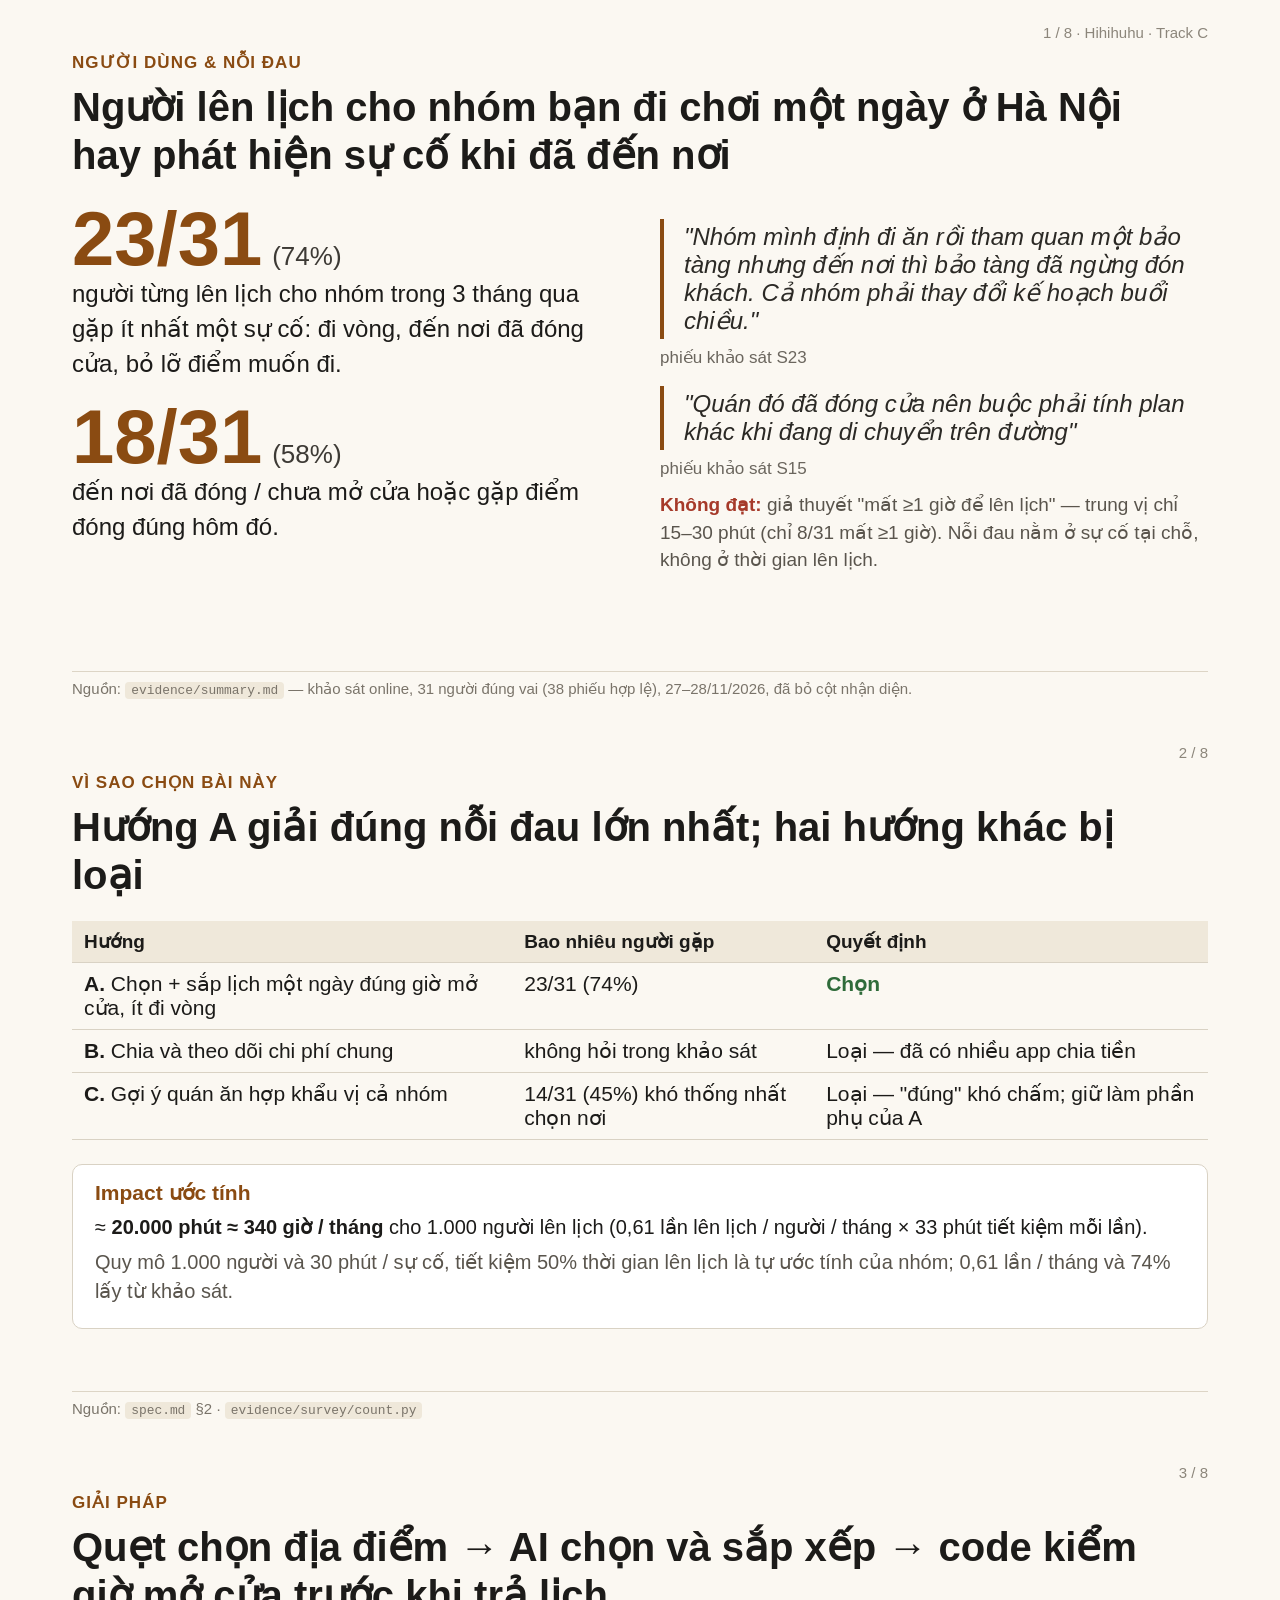
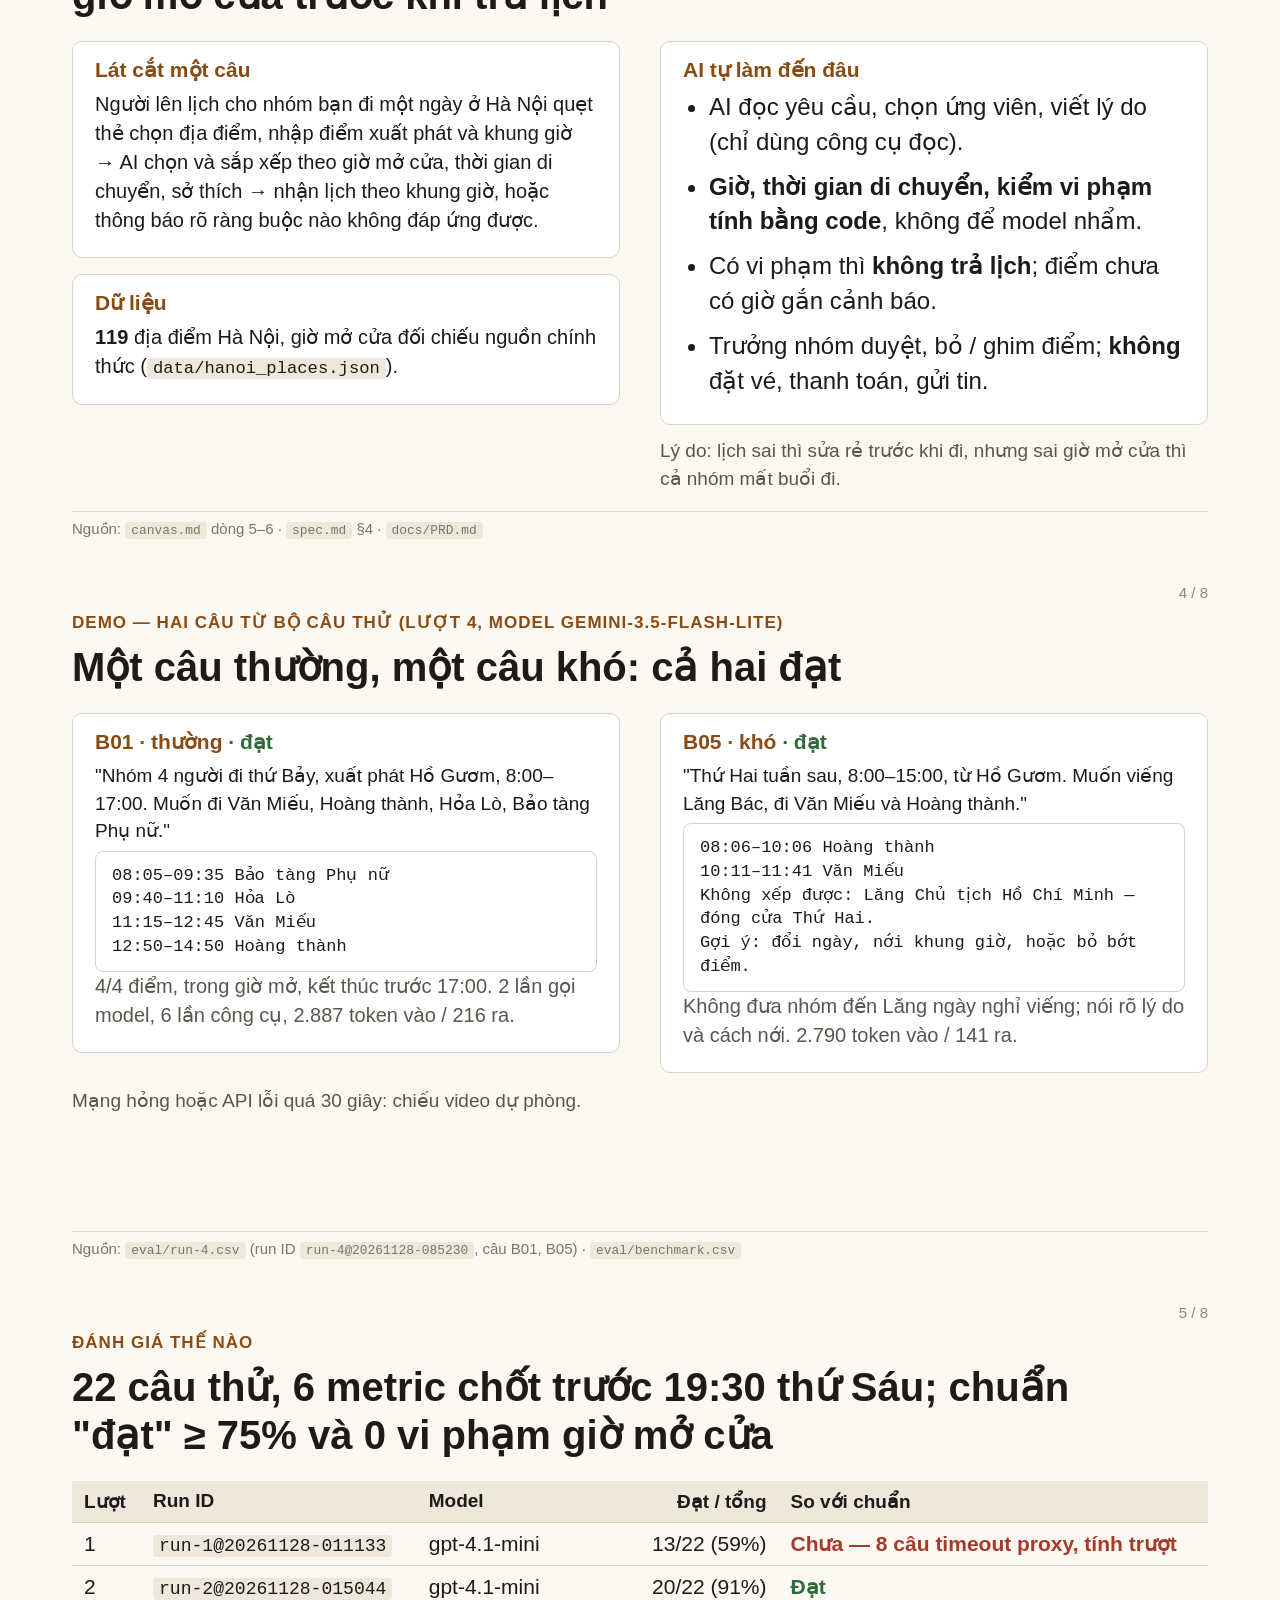
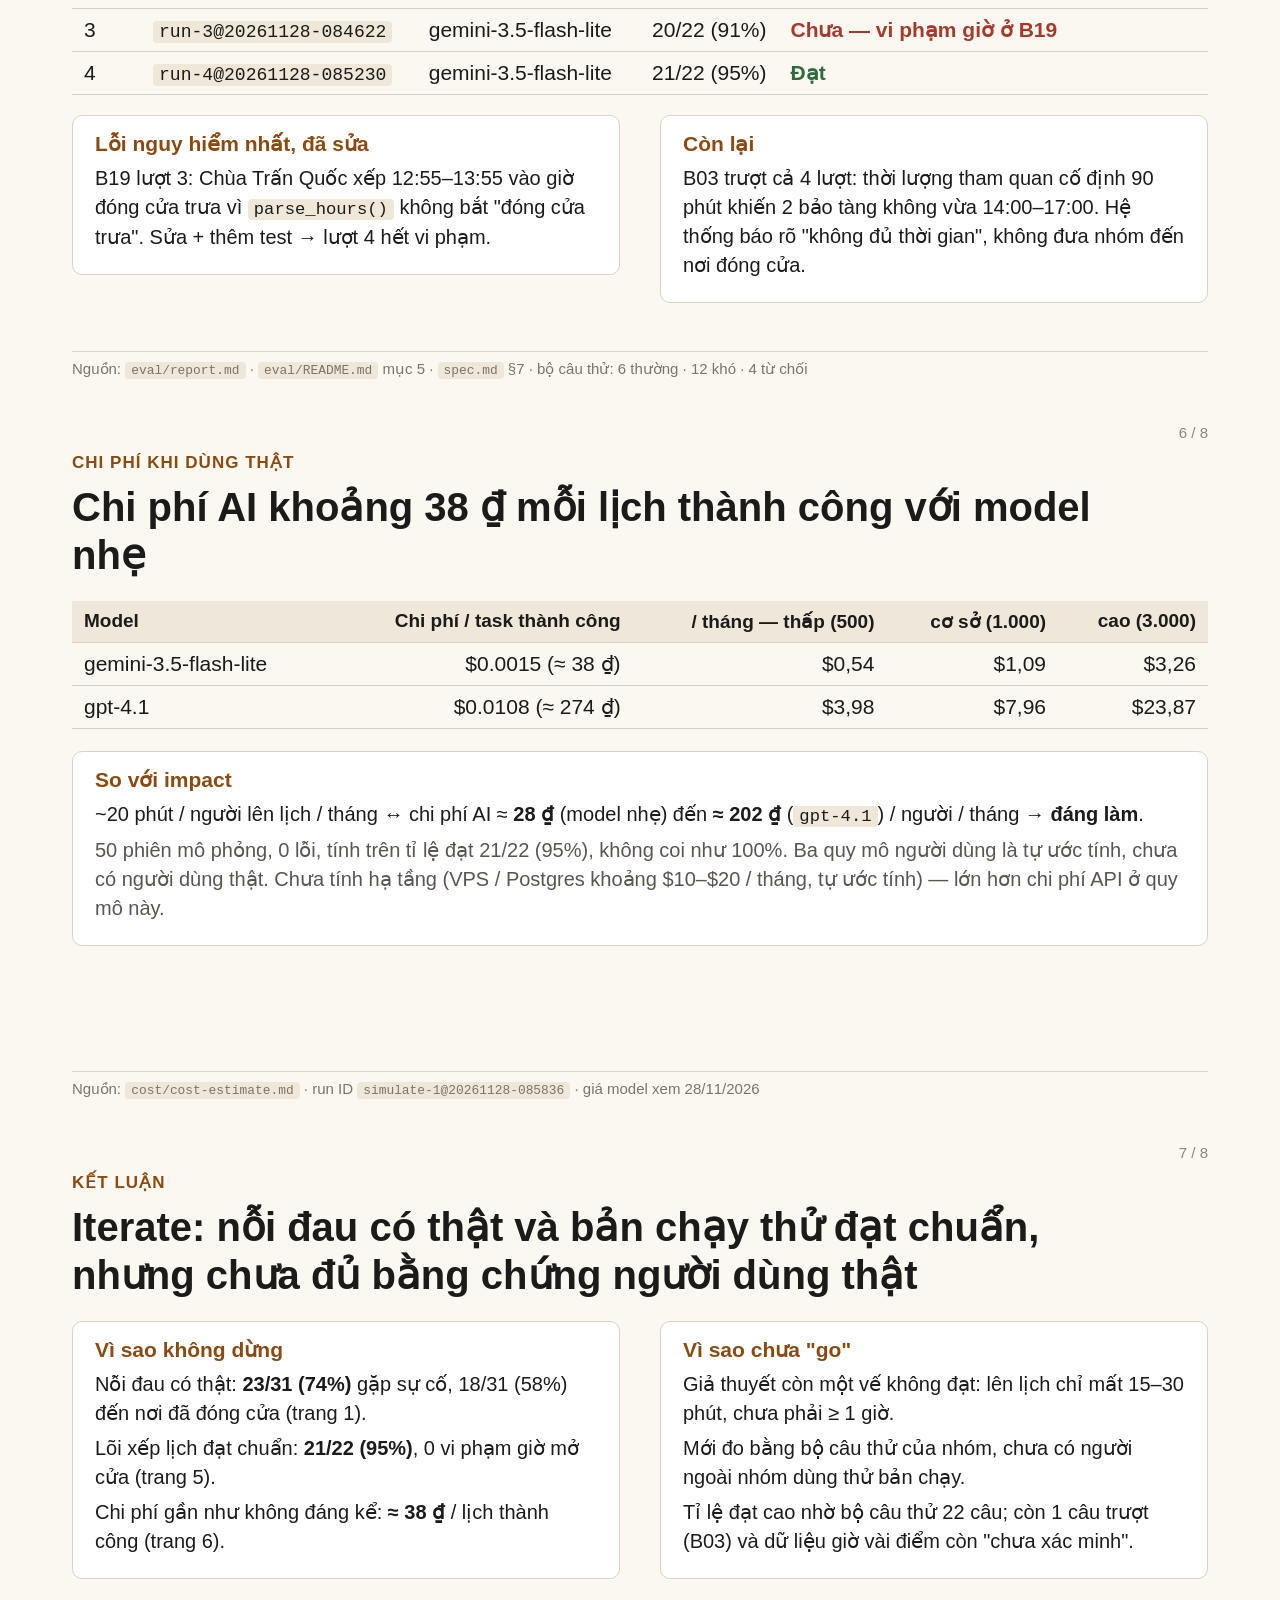
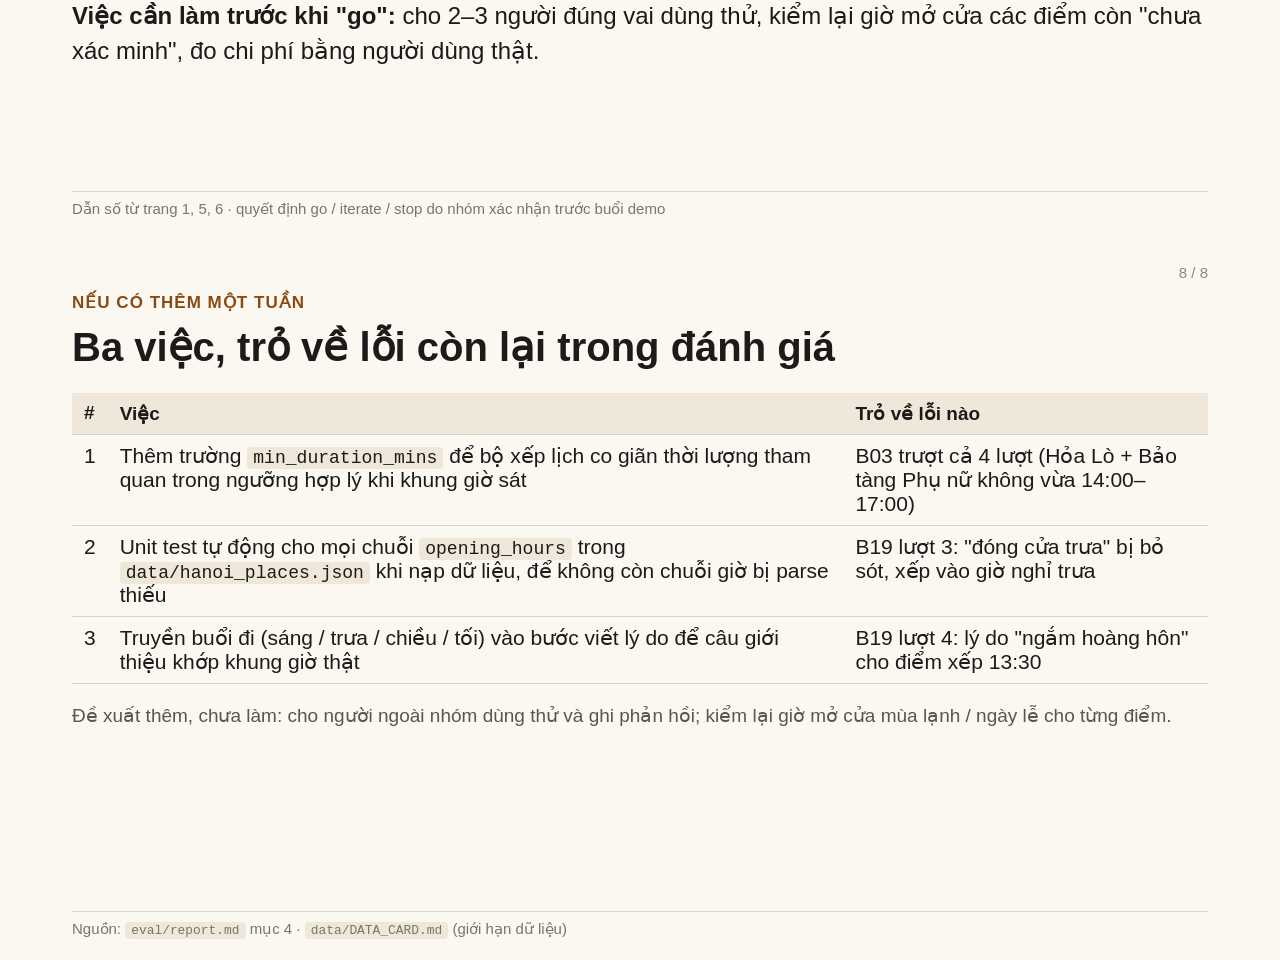
==== slides/demo-slides.html @ 44ee65d9 "docs: slide demo 8 trang (demo-slides.pdf + nguồn HTML) cho CP4 (D6) Mỗi trang có số/trích dẫn kèm n" ====
<!doctype html>
<html lang="vi">
<head>
<meta charset="utf-8">
<title>TripSwipe — Lịch trình một ngày ở Hà Nội cho nhóm bạn (Hihihuhu · Track C)</title>
<style>
  @page { size: 1280px 720px; margin: 0; }
  * { box-sizing: border-box; }
  html, body { margin: 0; padding: 0; }
  body { font-family: "Segoe UI", "Be Vietnam Pro", Arial, sans-serif; color: #1c1b19; background: #fff; }
  .slide { width: 1280px; height: 720px; padding: 52px 72px 44px; page-break-after: always; break-after: page; position: relative; overflow: hidden; background: #fbf8f2; }
  .slide:last-child { page-break-after: auto; break-after: auto; }
  .kicker { font-size: 17px; letter-spacing: .06em; text-transform: uppercase; color: #8a4b12; font-weight: 600; margin-bottom: 10px; }
  h1 { font-size: 40px; line-height: 1.2; margin: 0 0 22px; font-weight: 700; max-width: 1080px; }
  p, li { font-size: 24px; line-height: 1.45; margin: 0 0 10px; }
  ul { margin: 0; padding-left: 26px; }
  .big { font-size: 76px; font-weight: 700; line-height: 1; color: #8a4b12; }
  .big small { font-size: 26px; font-weight: 500; color: #3d3a35; margin-left: 10px; }
  .row { display: flex; gap: 40px; align-items: flex-start; }
  .col { flex: 1; }
  .quote { border-left: 4px solid #8a4b12; padding: 4px 0 4px 20px; font-size: 24px; font-style: italic; color: #2b2925; margin: 18px 0 8px; }
  .cite { font-size: 17px; color: #6b665e; margin-bottom: 12px; }
  table { border-collapse: collapse; width: 100%; font-size: 21px; }
  th, td { text-align: left; padding: 9px 12px; border-bottom: 1px solid #d9d2c4; vertical-align: top; }
  th { background: #efe8da; font-weight: 600; font-size: 19px; }
  .num { text-align: right; font-variant-numeric: tabular-nums; }
  .note { font-size: 19px; color: #5a554d; }
  .box { background: #fff; border: 1px solid #d9d2c4; border-radius: 10px; padding: 16px 22px; }
  .box h3 { margin: 0 0 8px; font-size: 21px; color: #8a4b12; }
  .box p { font-size: 20px; margin-bottom: 6px; }
  .ok { color: #2f6b3a; font-weight: 600; }
  .bad { color: #a63a2a; font-weight: 600; }
  .src { position: absolute; left: 72px; right: 72px; bottom: 22px; font-size: 15px; color: #7a746a; border-top: 1px solid #ddd5c6; padding-top: 8px; }
  .pg { position: absolute; right: 72px; top: 24px; font-size: 15px; color: #8c867b; }
  code { font-family: Consolas, "Cascadia Mono", monospace; font-size: .86em; background: #efe8da; padding: 1px 6px; border-radius: 4px; }
  .mono { font-family: Consolas, "Cascadia Mono", monospace; font-size: 17px; white-space: pre-wrap; background: #fff; border: 1px solid #d9d2c4; border-radius: 8px; padding: 12px 16px; line-height: 1.4; }
</style>
</head>
<body>

<!-- 1. Người dùng & pain -->
<section class="slide">
  <div class="pg">1 / 8 · Hihihuhu · Track C</div>
  <div class="kicker">Người dùng &amp; nỗi đau</div>
  <h1>Người lên lịch cho nhóm bạn đi chơi một ngày ở Hà Nội hay phát hiện sự cố khi đã đến nơi</h1>
  <div class="row">
    <div class="col">
      <div class="big">23/31<small>(74%)</small></div>
      <p>người từng lên lịch cho nhóm trong 3 tháng qua gặp ít nhất một sự cố: đi vòng, đến nơi đã đóng cửa, bỏ lỡ điểm muốn đi.</p>
      <div class="big" style="margin-top:18px">18/31<small>(58%)</small></div>
      <p>đến nơi đã đóng / chưa mở cửa hoặc gặp điểm đóng đúng hôm đó.</p>
    </div>
    <div class="col">
      <div class="quote">"Nhóm mình định đi ăn rồi tham quan một bảo tàng nhưng đến nơi thì bảo tàng đã ngừng đón khách. Cả nhóm phải thay đổi kế hoạch buổi chiều."</div>
      <div class="cite">phiếu khảo sát S23</div>
      <div class="quote">"Quán đó đã đóng cửa nên buộc phải tính plan khác khi đang di chuyển trên đường"</div>
      <div class="cite">phiếu khảo sát S15</div>
      <p class="note"><span class="bad">Không đạt:</span> giả thuyết "mất ≥1 giờ để lên lịch" — trung vị chỉ 15–30 phút (chỉ 8/31 mất ≥1 giờ). Nỗi đau nằm ở sự cố tại chỗ, không ở thời gian lên lịch.</p>
    </div>
  </div>
  <div class="src">Nguồn: <code>evidence/summary.md</code> — khảo sát online, 31 người đúng vai (38 phiếu hợp lệ), 27–28/11/2026, đã bỏ cột nhận diện.</div>
</section>

<!-- 2. Vì sao chọn bài này -->
<section class="slide">
  <div class="pg">2 / 8</div>
  <div class="kicker">Vì sao chọn bài này</div>
  <h1>Hướng A giải đúng nỗi đau lớn nhất; hai hướng khác bị loại</h1>
  <table>
    <tr><th>Hướng</th><th>Bao nhiêu người gặp</th><th>Quyết định</th></tr>
    <tr><td><b>A.</b> Chọn + sắp lịch một ngày đúng giờ mở cửa, ít đi vòng</td><td>23/31 (74%)</td><td class="ok">Chọn</td></tr>
    <tr><td><b>B.</b> Chia và theo dõi chi phí chung</td><td>không hỏi trong khảo sát</td><td>Loại — đã có nhiều app chia tiền</td></tr>
    <tr><td><b>C.</b> Gợi ý quán ăn hợp khẩu vị cả nhóm</td><td>14/31 (45%) khó thống nhất chọn nơi</td><td>Loại — "đúng" khó chấm; giữ làm phần phụ của A</td></tr>
  </table>
  <div class="box" style="margin-top:24px">
    <h3>Impact ước tính</h3>
    <p>≈ <b>20.000 phút ≈ 340 giờ / tháng</b> cho 1.000 người lên lịch (0,61 lần lên lịch / người / tháng × 33 phút tiết kiệm mỗi lần).</p>
    <p class="note">Quy mô 1.000 người và 30 phút / sự cố, tiết kiệm 50% thời gian lên lịch là tự ước tính của nhóm; 0,61 lần / tháng và 74% lấy từ khảo sát.</p>
  </div>
  <div class="src">Nguồn: <code>spec.md</code> §2 · <code>evidence/survey/count.py</code></div>
</section>

<!-- 3. Giải pháp -->
<section class="slide">
  <div class="pg">3 / 8</div>
  <div class="kicker">Giải pháp</div>
  <h1>Quẹt chọn địa điểm → AI chọn và sắp xếp → code kiểm giờ mở cửa trước khi trả lịch</h1>
  <div class="row">
    <div class="col">
      <div class="box">
        <h3>Lát cắt một câu</h3>
        <p>Người lên lịch cho nhóm bạn đi một ngày ở Hà Nội quẹt thẻ chọn địa điểm, nhập điểm xuất phát và khung giờ → AI chọn và sắp xếp theo giờ mở cửa, thời gian di chuyển, sở thích → nhận lịch theo khung giờ, hoặc thông báo rõ ràng buộc nào không đáp ứng được.</p>
      </div>
      <div class="box" style="margin-top:16px">
        <h3>Dữ liệu</h3>
        <p><b>119</b> địa điểm Hà Nội, giờ mở cửa đối chiếu nguồn chính thức (<code>data/hanoi_places.json</code>).</p>
      </div>
    </div>
    <div class="col">
      <div class="box">
        <h3>AI tự làm đến đâu</h3>
        <ul style="font-size:21px">
          <li>AI đọc yêu cầu, chọn ứng viên, viết lý do (chỉ dùng công cụ đọc).</li>
          <li><b>Giờ, thời gian di chuyển, kiểm vi phạm tính bằng code</b>, không để model nhẩm.</li>
          <li>Có vi phạm thì <b>không trả lịch</b>; điểm chưa có giờ gắn cảnh báo.</li>
          <li>Trưởng nhóm duyệt, bỏ / ghim điểm; <b>không</b> đặt vé, thanh toán, gửi tin.</li>
        </ul>
      </div>
      <p class="note" style="margin-top:12px">Lý do: lịch sai thì sửa rẻ trước khi đi, nhưng sai giờ mở cửa thì cả nhóm mất buổi đi.</p>
    </div>
  </div>
  <div class="src">Nguồn: <code>canvas.md</code> dòng 5–6 · <code>spec.md</code> §4 · <code>docs/PRD.md</code></div>
</section>

<!-- 4. Demo -->
<section class="slide">
  <div class="pg">4 / 8</div>
  <div class="kicker">Demo — hai câu từ bộ câu thử (lượt 4, model gemini-3.5-flash-lite)</div>
  <h1>Một câu thường, một câu khó: cả hai đạt</h1>
  <div class="row">
    <div class="col">
      <div class="box">
        <h3>B01 · thường <span class="ok">· đạt</span></h3>
        <p style="font-size:19px">"Nhóm 4 người đi thứ Bảy, xuất phát Hồ Gươm, 8:00–17:00. Muốn đi Văn Miếu, Hoàng thành, Hỏa Lò, Bảo tàng Phụ nữ."</p>
        <div class="mono">08:05–09:35 Bảo tàng Phụ nữ
09:40–11:10 Hỏa Lò
11:15–12:45 Văn Miếu
12:50–14:50 Hoàng thành</div>
        <p class="note">4/4 điểm, trong giờ mở, kết thúc trước 17:00. 2 lần gọi model, 6 lần công cụ, 2.887 token vào / 216 ra.</p>
      </div>
    </div>
    <div class="col">
      <div class="box">
        <h3>B05 · khó <span class="ok">· đạt</span></h3>
        <p style="font-size:19px">"Thứ Hai tuần sau, 8:00–15:00, từ Hồ Gươm. Muốn viếng Lăng Bác, đi Văn Miếu và Hoàng thành."</p>
        <div class="mono">08:06–10:06 Hoàng thành
10:11–11:41 Văn Miếu
Không xếp được: Lăng Chủ tịch Hồ Chí Minh —
đóng cửa Thứ Hai.
Gợi ý: đổi ngày, nới khung giờ, hoặc bỏ bớt điểm.</div>
        <p class="note">Không đưa nhóm đến Lăng ngày nghỉ viếng; nói rõ lý do và cách nới. 2.790 token vào / 141 ra.</p>
      </div>
    </div>
  </div>
  <p class="note" style="margin-top:14px">Mạng hỏng hoặc API lỗi quá 30 giây: chiếu video dự phòng.</p>
  <div class="src">Nguồn: <code>eval/run-4.csv</code> (run ID <code>run-4@20261128-085230</code>, câu B01, B05) · <code>eval/benchmark.csv</code></div>
</section>

<!-- 5. Đánh giá -->
<section class="slide">
  <div class="pg">5 / 8</div>
  <div class="kicker">Đánh giá thế nào</div>
  <h1>22 câu thử, 6 metric chốt trước 19:30 thứ Sáu; chuẩn "đạt" ≥ 75% và 0 vi phạm giờ mở cửa</h1>
  <table>
    <tr><th>Lượt</th><th>Run ID</th><th>Model</th><th class="num">Đạt / tổng</th><th>So với chuẩn</th></tr>
    <tr><td>1</td><td><code>run-1@20261128-011133</code></td><td>gpt-4.1-mini</td><td class="num">13/22 (59%)</td><td class="bad">Chưa — 8 câu timeout proxy, tính trượt</td></tr>
    <tr><td>2</td><td><code>run-2@20261128-015044</code></td><td>gpt-4.1-mini</td><td class="num">20/22 (91%)</td><td class="ok">Đạt</td></tr>
    <tr><td>3</td><td><code>run-3@20261128-084622</code></td><td>gemini-3.5-flash-lite</td><td class="num">20/22 (91%)</td><td class="bad">Chưa — vi phạm giờ ở B19</td></tr>
    <tr><td>4</td><td><code>run-4@20261128-085230</code></td><td>gemini-3.5-flash-lite</td><td class="num">21/22 (95%)</td><td class="ok">Đạt</td></tr>
  </table>
  <div class="row" style="margin-top:20px">
    <div class="col box">
      <h3>Lỗi nguy hiểm nhất, đã sửa</h3>
      <p>B19 lượt 3: Chùa Trấn Quốc xếp 12:55–13:55 vào giờ đóng cửa trưa vì <code>parse_hours()</code> không bắt "đóng cửa trưa". Sửa + thêm test → lượt 4 hết vi phạm.</p>
    </div>
    <div class="col box">
      <h3>Còn lại</h3>
      <p>B03 trượt cả 4 lượt: thời lượng tham quan cố định 90 phút khiến 2 bảo tàng không vừa 14:00–17:00. Hệ thống báo rõ "không đủ thời gian", không đưa nhóm đến nơi đóng cửa.</p>
    </div>
  </div>
  <div class="src">Nguồn: <code>eval/report.md</code> · <code>eval/README.md</code> mục 5 · <code>spec.md</code> §7 · bộ câu thử: 6 thường · 12 khó · 4 từ chối</div>
</section>

<!-- 6. Chi phí -->
<section class="slide">
  <div class="pg">6 / 8</div>
  <div class="kicker">Chi phí khi dùng thật</div>
  <h1>Chi phí AI khoảng 38 ₫ mỗi lịch thành công với model nhẹ</h1>
  <table>
    <tr><th>Model</th><th class="num">Chi phí / task thành công</th><th class="num">/ tháng — thấp (500)</th><th class="num">cơ sở (1.000)</th><th class="num">cao (3.000)</th></tr>
    <tr><td>gemini-3.5-flash-lite</td><td class="num">$0.0015 (≈ 38 ₫)</td><td class="num">$0,54</td><td class="num">$1,09</td><td class="num">$3,26</td></tr>
    <tr><td>gpt-4.1</td><td class="num">$0.0108 (≈ 274 ₫)</td><td class="num">$3,98</td><td class="num">$7,96</td><td class="num">$23,87</td></tr>
  </table>
  <div class="box" style="margin-top:22px">
    <h3>So với impact</h3>
    <p>~20 phút / người lên lịch / tháng ↔ chi phí AI ≈ <b>28 ₫</b> (model nhẹ) đến <b>≈ 202 ₫</b> (<code>gpt-4.1</code>) / người / tháng → <b>đáng làm</b>.</p>
    <p class="note">50 phiên mô phỏng, 0 lỗi, tính trên tỉ lệ đạt 21/22 (95%), không coi như 100%. Ba quy mô người dùng là tự ước tính, chưa có người dùng thật. Chưa tính hạ tầng (VPS / Postgres khoảng $10–$20 / tháng, tự ước tính) — lớn hơn chi phí API ở quy mô này.</p>
  </div>
  <div class="src">Nguồn: <code>cost/cost-estimate.md</code> · run ID <code>simulate-1@20261128-085836</code> · giá model xem 28/11/2026</div>
</section>

<!-- 7. Kết luận -->
<section class="slide">
  <div class="pg">7 / 8</div>
  <div class="kicker">Kết luận</div>
  <h1>Iterate: nỗi đau có thật và bản chạy thử đạt chuẩn, nhưng chưa đủ bằng chứng người dùng thật</h1>
  <div class="row">
    <div class="col box">
      <h3>Vì sao không dừng</h3>
      <p>Nỗi đau có thật: <b>23/31 (74%)</b> gặp sự cố, 18/31 (58%) đến nơi đã đóng cửa (trang 1).</p>
      <p>Lõi xếp lịch đạt chuẩn: <b>21/22 (95%)</b>, 0 vi phạm giờ mở cửa (trang 5).</p>
      <p>Chi phí gần như không đáng kể: <b>≈ 38 ₫</b> / lịch thành công (trang 6).</p>
    </div>
    <div class="col box">
      <h3>Vì sao chưa "go"</h3>
      <p>Giả thuyết còn một vế không đạt: lên lịch chỉ mất 15–30 phút, chưa phải ≥ 1 giờ.</p>
      <p>Mới đo bằng bộ câu thử của nhóm, chưa có người ngoài nhóm dùng thử bản chạy.</p>
      <p>Tỉ lệ đạt cao nhờ bộ câu thử 22 câu; còn 1 câu trượt (B03) và dữ liệu giờ vài điểm còn "chưa xác minh".</p>
    </div>
  </div>
  <p style="margin-top:20px"><b>Việc cần làm trước khi "go":</b> cho 2–3 người đúng vai dùng thử, kiểm lại giờ mở cửa các điểm còn "chưa xác minh", đo chi phí bằng người dùng thật.</p>
  <div class="src">Dẫn số từ trang 1, 5, 6 · quyết định go / iterate / stop do nhóm xác nhận trước buổi demo</div>
</section>

<!-- 8. Nếu có thêm 1 tuần -->
<section class="slide">
  <div class="pg">8 / 8</div>
  <div class="kicker">Nếu có thêm một tuần</div>
  <h1>Ba việc, trỏ về lỗi còn lại trong đánh giá</h1>
  <table>
    <tr><th>#</th><th>Việc</th><th>Trỏ về lỗi nào</th></tr>
    <tr><td>1</td><td>Thêm trường <code>min_duration_mins</code> để bộ xếp lịch co giãn thời lượng tham quan trong ngưỡng hợp lý khi khung giờ sát</td><td>B03 trượt cả 4 lượt (Hỏa Lò + Bảo tàng Phụ nữ không vừa 14:00–17:00)</td></tr>
    <tr><td>2</td><td>Unit test tự động cho mọi chuỗi <code>opening_hours</code> trong <code>data/hanoi_places.json</code> khi nạp dữ liệu, để không còn chuỗi giờ bị parse thiếu</td><td>B19 lượt 3: "đóng cửa trưa" bị bỏ sót, xếp vào giờ nghỉ trưa</td></tr>
    <tr><td>3</td><td>Truyền buổi đi (sáng / trưa / chiều / tối) vào bước viết lý do để câu giới thiệu khớp khung giờ thật</td><td>B19 lượt 4: lý do "ngắm hoàng hôn" cho điểm xếp 13:30</td></tr>
  </table>
  <p class="note" style="margin-top:18px">Đề xuất thêm, chưa làm: cho người ngoài nhóm dùng thử và ghi phản hồi; kiểm lại giờ mở cửa mùa lạnh / ngày lễ cho từng điểm.</p>
  <div class="src">Nguồn: <code>eval/report.md</code> mục 4 · <code>data/DATA_CARD.md</code> (giới hạn dữ liệu)</div>
</section>

</body>
</html>
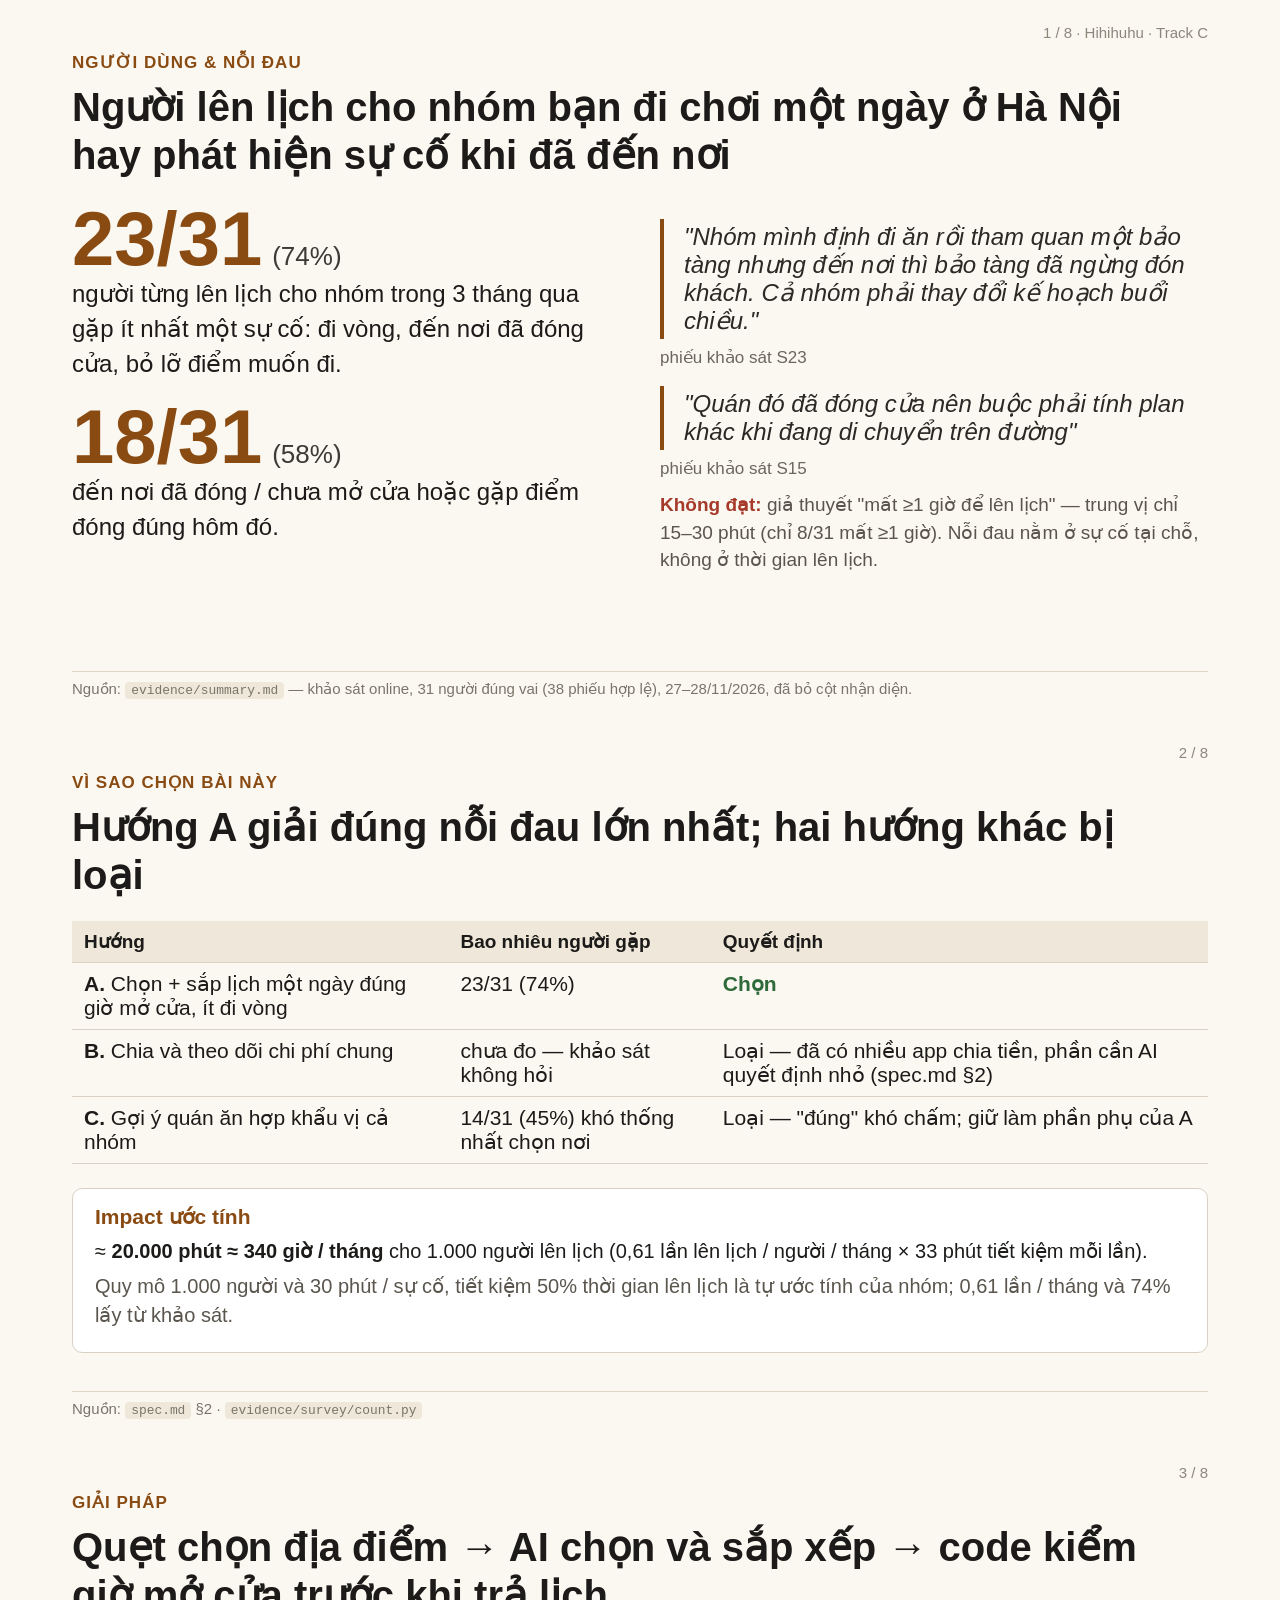
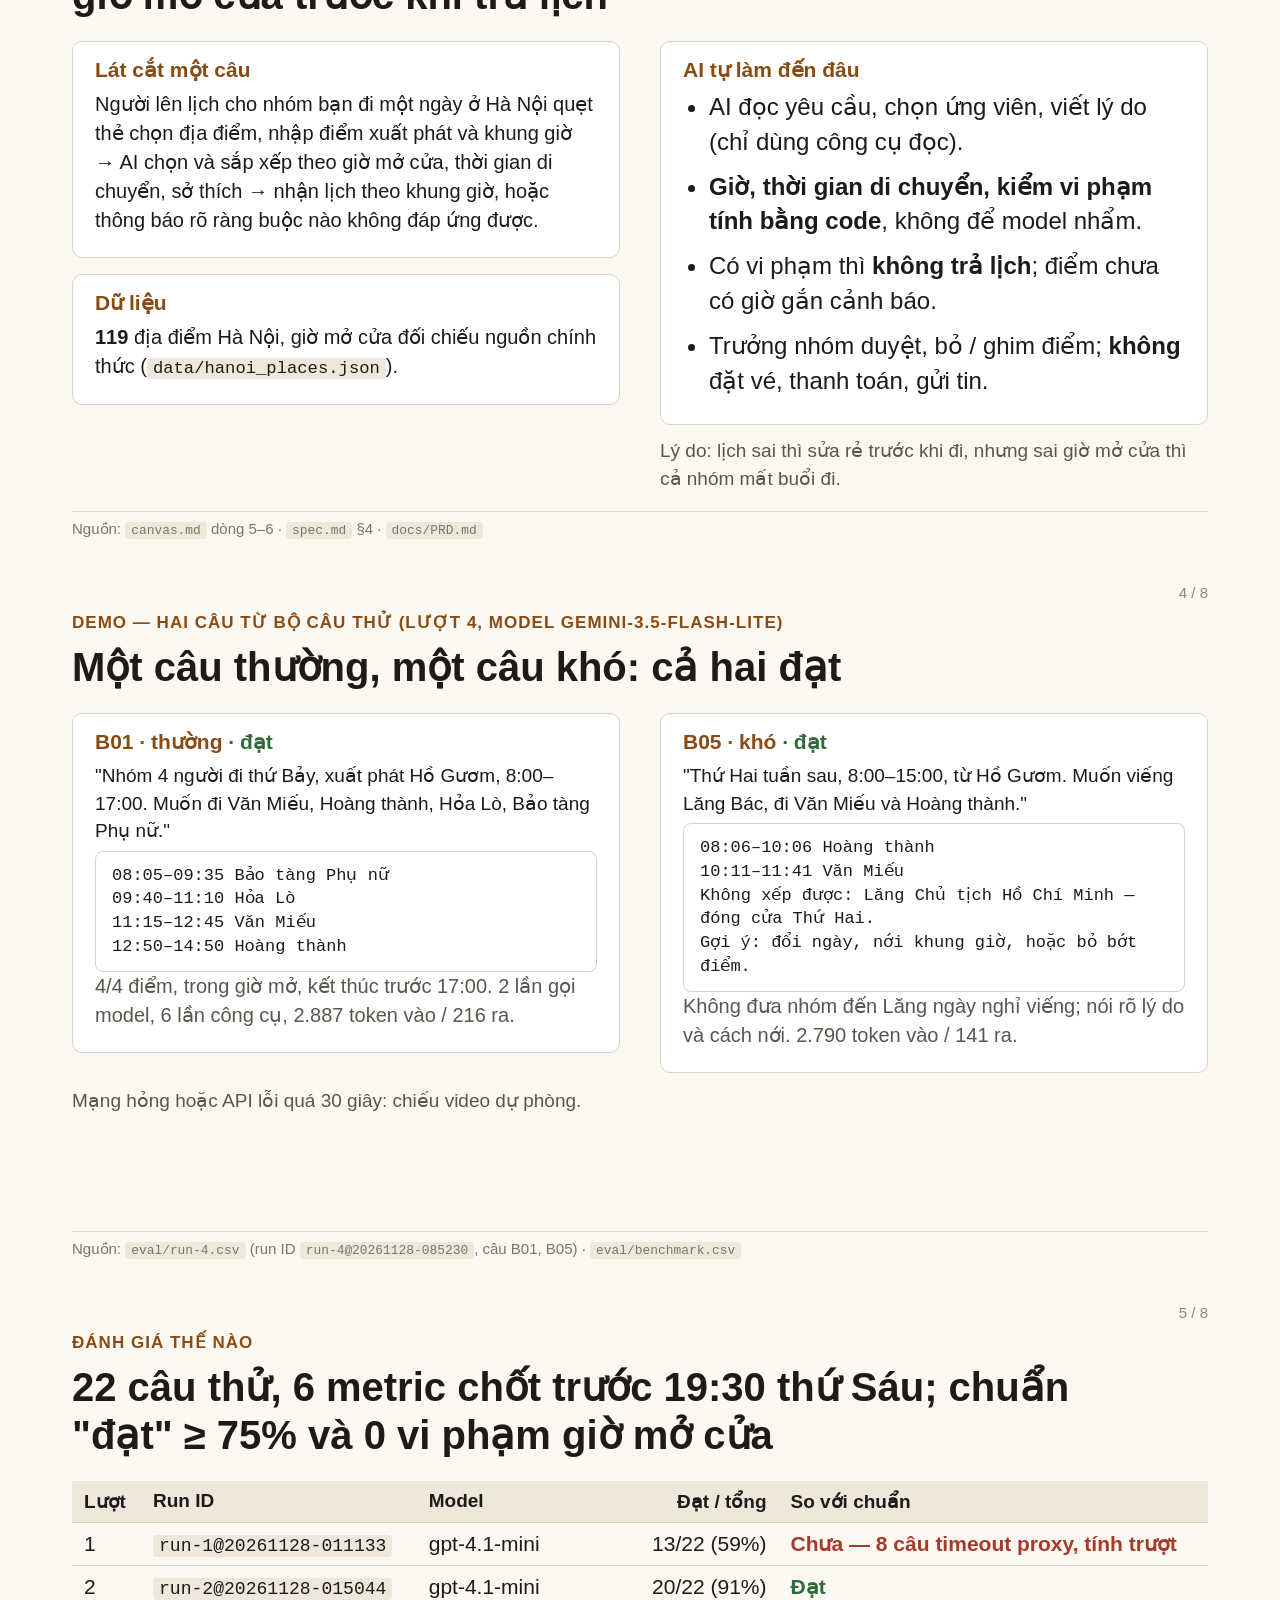
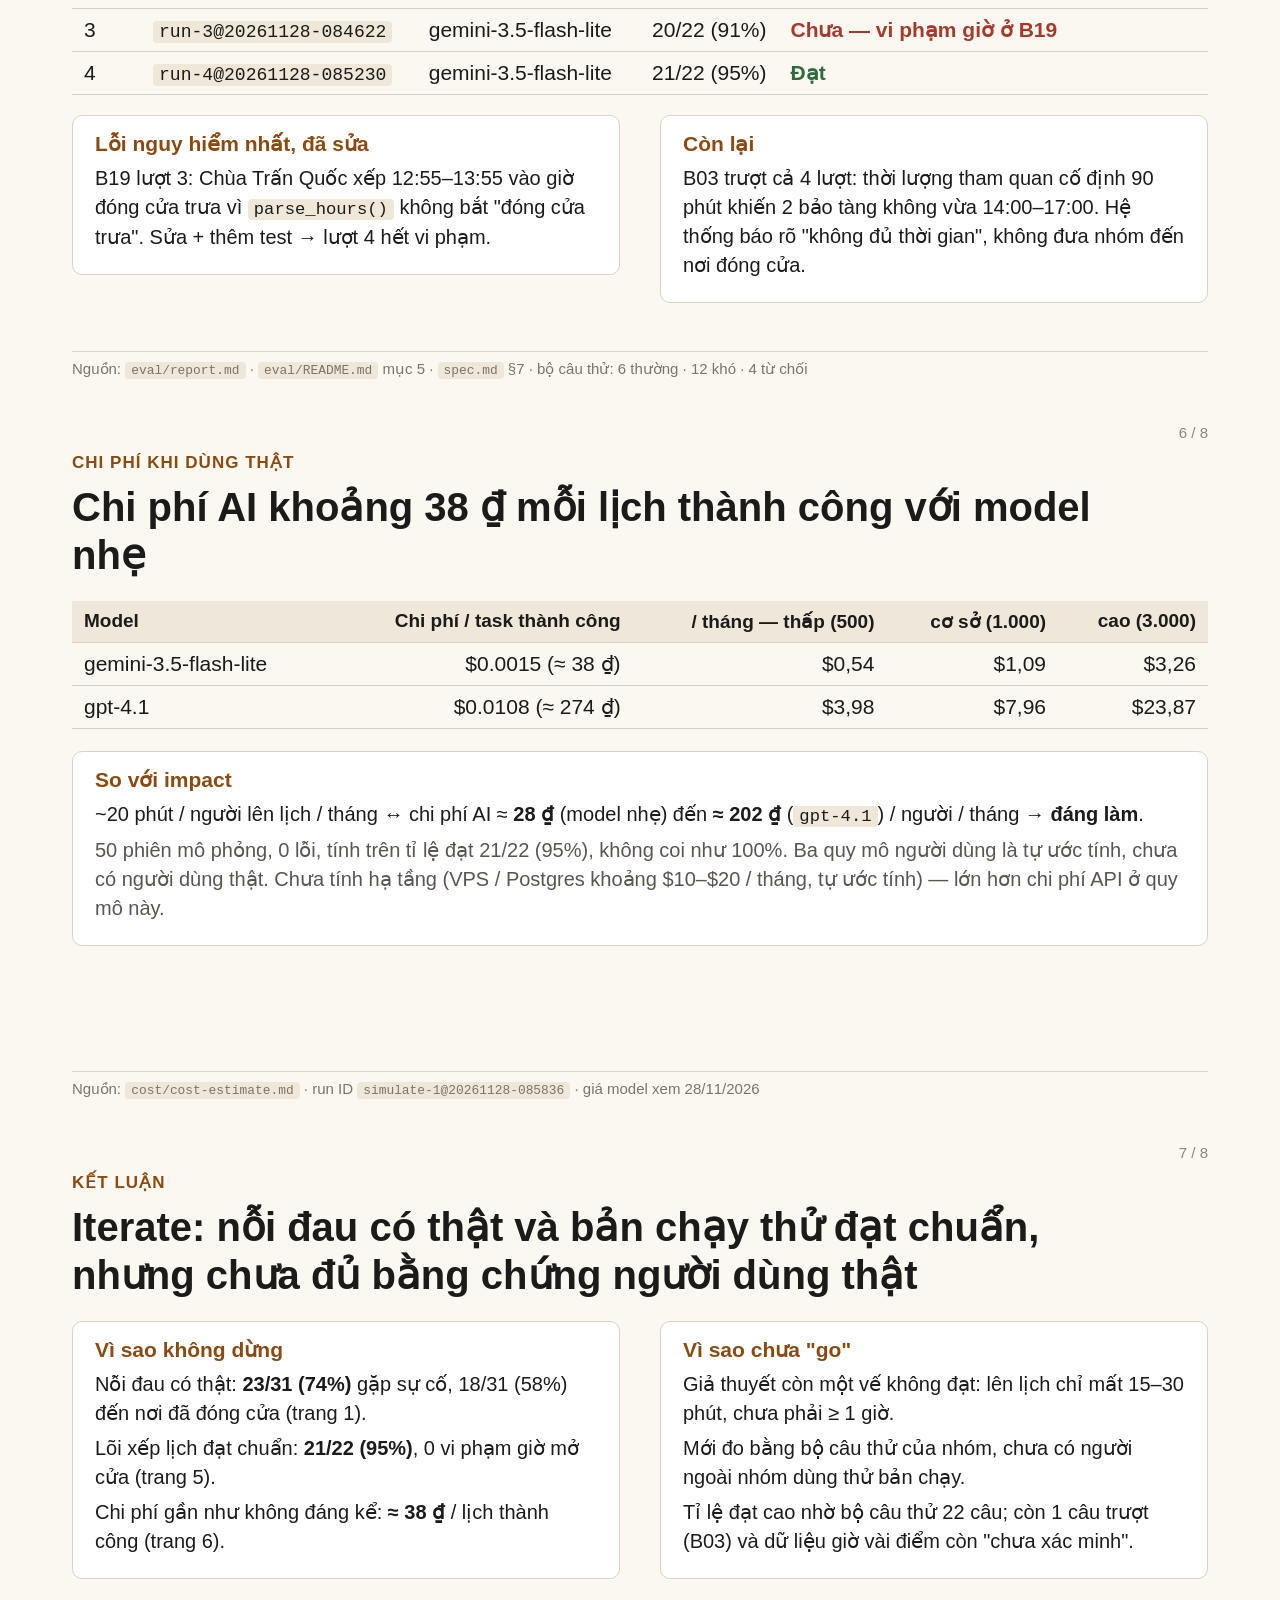
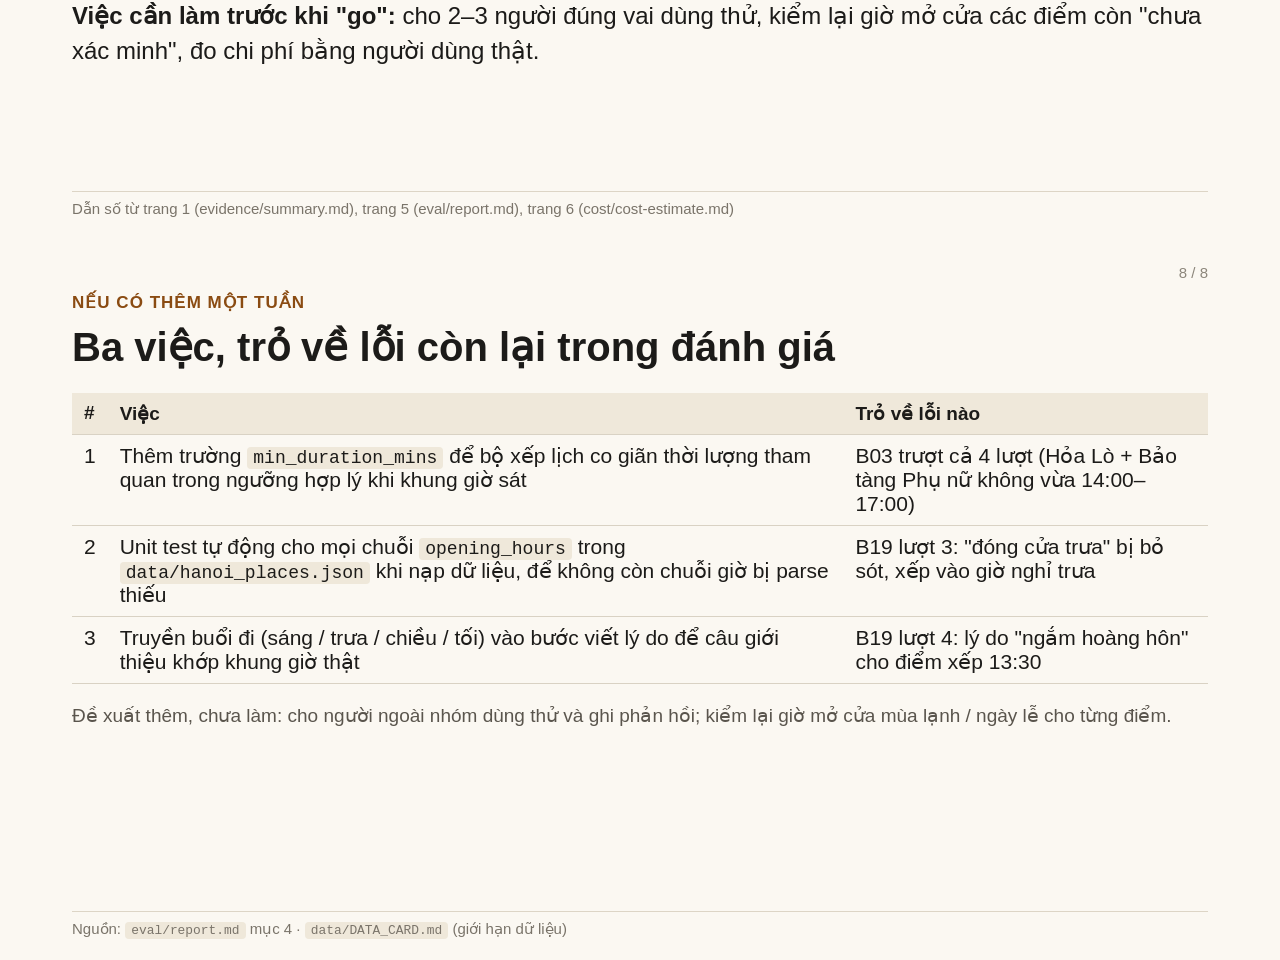
==== commit 29e2bfdf: "docs: slide ghi rõ hướng B chưa đo, trang 7 trỏ nguồn thay ghi chú nội bộ" ====
--- a/slides/demo-slides.html
+++ b/slides/demo-slides.html
@@ -69,7 +69,7 @@
   <table>
     <tr><th>Hướng</th><th>Bao nhiêu người gặp</th><th>Quyết định</th></tr>
     <tr><td><b>A.</b> Chọn + sắp lịch một ngày đúng giờ mở cửa, ít đi vòng</td><td>23/31 (74%)</td><td class="ok">Chọn</td></tr>
-    <tr><td><b>B.</b> Chia và theo dõi chi phí chung</td><td>không hỏi trong khảo sát</td><td>Loại — đã có nhiều app chia tiền</td></tr>
+    <tr><td><b>B.</b> Chia và theo dõi chi phí chung</td><td>chưa đo — khảo sát không hỏi</td><td>Loại — đã có nhiều app chia tiền, phần cần AI quyết định nhỏ (spec.md §2)</td></tr>
     <tr><td><b>C.</b> Gợi ý quán ăn hợp khẩu vị cả nhóm</td><td>14/31 (45%) khó thống nhất chọn nơi</td><td>Loại — "đúng" khó chấm; giữ làm phần phụ của A</td></tr>
   </table>
   <div class="box" style="margin-top:24px">
@@ -209,7 +209,7 @@
     </div>
   </div>
   <p style="margin-top:20px"><b>Việc cần làm trước khi "go":</b> cho 2–3 người đúng vai dùng thử, kiểm lại giờ mở cửa các điểm còn "chưa xác minh", đo chi phí bằng người dùng thật.</p>
-  <div class="src">Dẫn số từ trang 1, 5, 6 · quyết định go / iterate / stop do nhóm xác nhận trước buổi demo</div>
+  <div class="src">Dẫn số từ trang 1 (evidence/summary.md), trang 5 (eval/report.md), trang 6 (cost/cost-estimate.md)</div>
 </section>
 
 <!-- 8. Nếu có thêm 1 tuần -->
